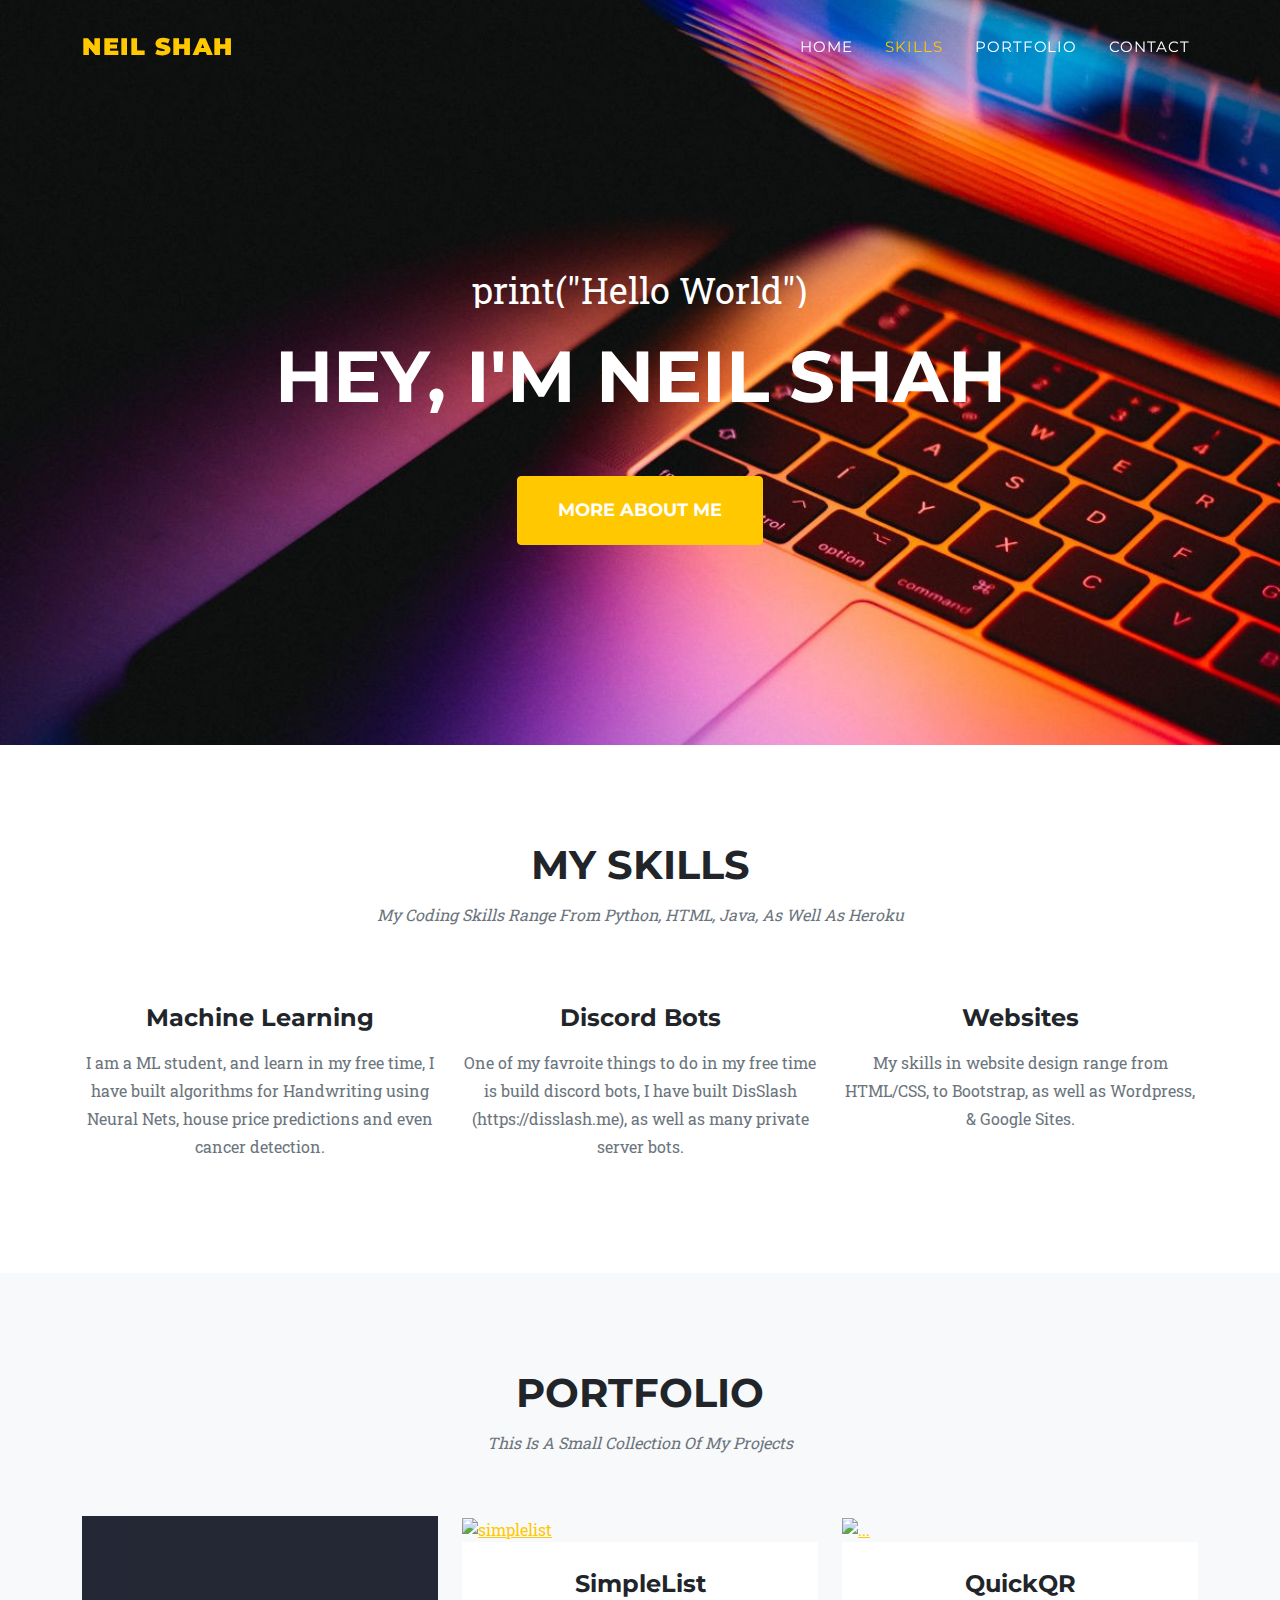
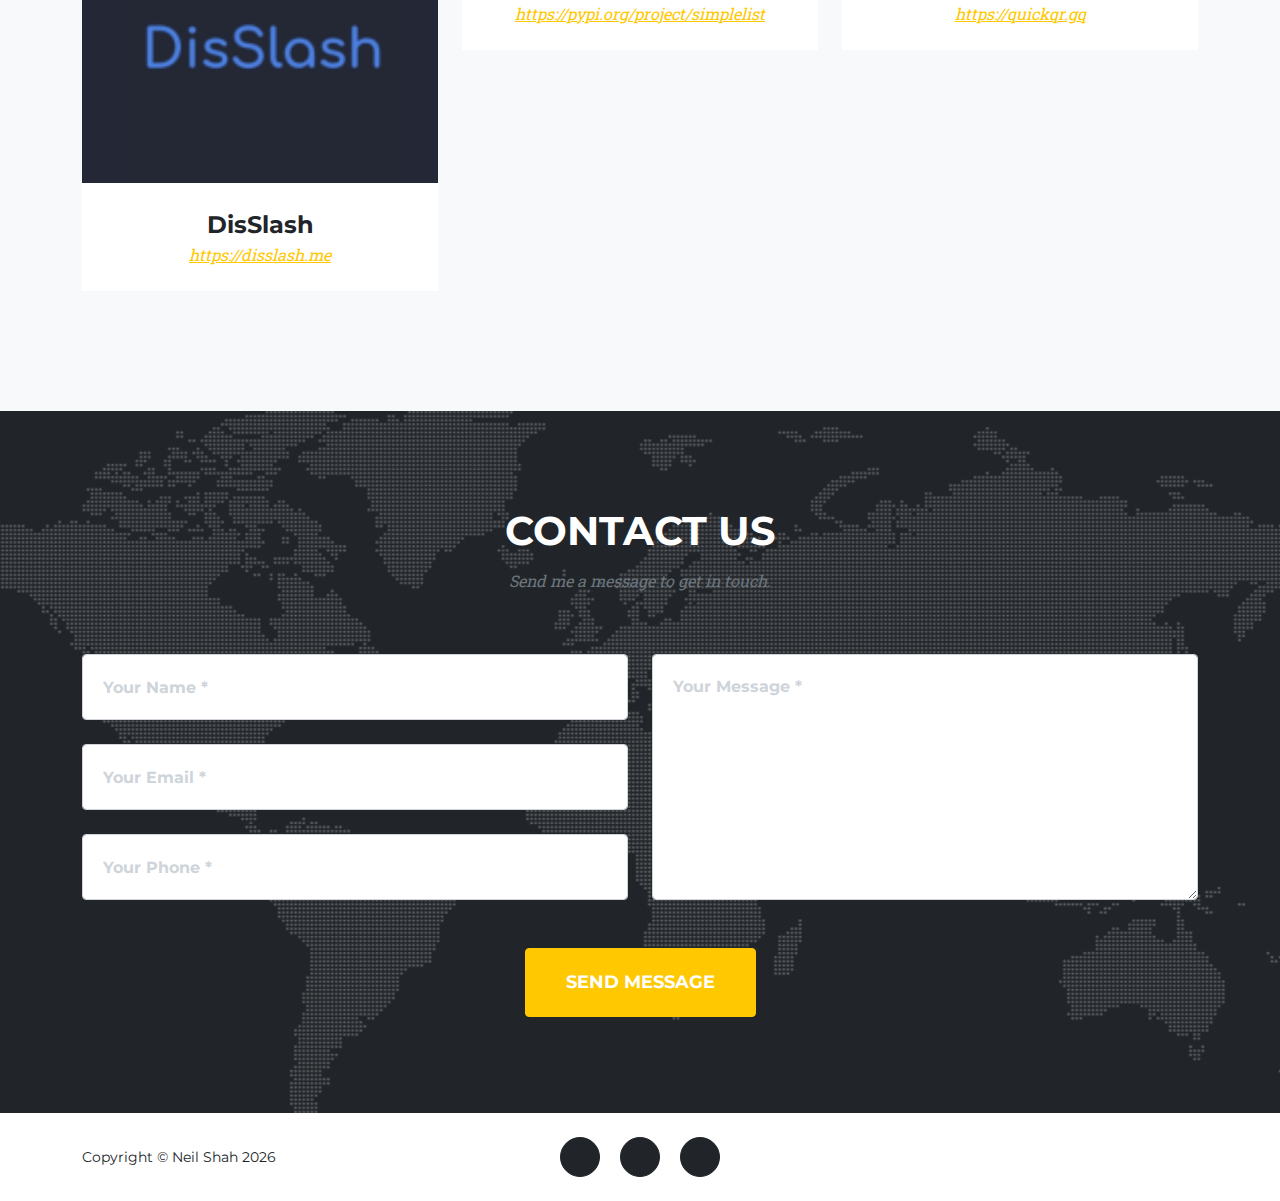
==== index.html @ 93b6a691 "Update index.html" ====
<!DOCTYPE html>
<html lang="en">
    <head>
        <meta charset="utf-8" />
        <meta name="viewport" content="width=device-width, initial-scale=1, shrink-to-fit=no" />
        <meta name="description" content="" />
        <meta name="author" content="" />
        <title>Neil Shah</title>
        <!-- Favicon-->
        <link rel="icon" type="image/x-icon" href="assets/favicon.ico" />
        <!-- Font Awesome icons (free version)-->
        <script src="https://use.fontawesome.com/releases/v5.15.3/js/all.js" crossorigin="anonymous"></script>
        <!-- Google fonts-->
        <link href="https://fonts.googleapis.com/css?family=Montserrat:400,700" rel="stylesheet" type="text/css" />
        <link href="https://fonts.googleapis.com/css?family=Roboto+Slab:400,100,300,700" rel="stylesheet" type="text/css" />
        <!-- Core theme CSS (includes Bootstrap)-->
        <link href="css/styles.css" rel="stylesheet" />
        <meta content="Neil Shah" property="og:title">
        <meta content="The Official Portfolio For Neil Shah" property="og:description">
        <meta content="https://neilshahdev.tk" property="og:url">
        <meta content="#000000" data-react-helmet="true" name="theme-color">
    </head>
    <body id="page-top">
        <!-- Navigation-->
        <nav class="navbar navbar-expand-lg navbar-dark fixed-top" id="mainNav">
            <div class="container">
                <a class="navbar-brand" href="#page-top"><strong>Neil Shah</strong></a>
                <button class="navbar-toggler" type="button" data-bs-toggle="collapse" data-bs-target="#navbarResponsive" aria-controls="navbarResponsive" aria-expanded="false" aria-label="Toggle navigation">
                    Menu
                    <i class="fas fa-bars ms-1"></i>
                </button>
                <div class="collapse navbar-collapse" id="navbarResponsive">
                    <ul class="navbar-nav text-uppercase ms-auto py-4 py-lg-0">
                        <li class="nav-item"><a class="nav-link" href="#">Home</a></li>
                        <li class="nav-item"><a class="nav-link" href="#skills">Skills</a></li>
                        <li class="nav-item"><a class="nav-link" href="#portfolio">Portfolio</a></li>
                        <li class="nav-item"><a class="nav-link" href="#contact">Contact</a></li>
                    </ul>
                </div>
            </div>
        </nav>
        <!-- Masthead-->
        <header class="masthead">
            <div class="container">
                <div class="masthead-subheading">print("Hello World")</div>
                <div class="masthead-heading text-uppercase">Hey, I'm Neil Shah</div>
                <a class="btn btn-primary btn-xl text-uppercase" href="#skills">More About Me</a>
            </div>
        </header>
        <!-- Services-->
        <section class="page-section" id="skills">
            <div class="container">
                <div class="text-center">
                    <h2 class="section-heading text-uppercase">My Skills</h2>
                    <h3 class="section-subheading text-muted">My Coding Skills Range From Python, HTML, Java, As Well As Heroku</h3>
                </div>
                <div class="row text-center">
                    <div class="col-md-4">
                        <span class="fa-stack fa-4x">
                            <i class="fas fa-circle fa-stack-2x text-primary"></i>
                            <i class="fas fa-robot fa-stack-1x fa-inverse"></i>
                        </span>
                        <h4 class="my-3">Machine Learning</h4>
                        <p class="text-muted">I am a ML student, and learn in my free time, I have built algorithms for Handwriting using Neural Nets, house price predictions and even cancer detection.</p>
                    </div>
                    <div class="col-md-4">
                        <span class="fa-stack fa-4x">
                            <i class="fas fa-circle fa-stack-2x text-primary"></i>
                            <i class="fab fa-discord fa-stack-1x fa-inverse"></i>
                        </span>
                        <h4 class="my-3">Discord Bots</h4>
                        <p class="text-muted">One of my favroite things to do in my free time is build discord bots, I have built DisSlash (https://disslash.me), as well as many private server bots.</p>
                    </div> <!--<i class="fab fa-discord"></i> -->
                    <div class="col-md-4">
                        <span class="fa-stack fa-4x">
                            <i class="fas fa-circle fa-stack-2x text-primary"></i>
                            <i class="fas fa-code fa-stack-1x fa-inverse"></i>
                        </span>
                        <h4 class="my-3">Websites</h4>
                        <p class="text-muted">My skills in website design range from HTML/CSS, to Bootstrap, as well as Wordpress, & Google Sites.</p>
                    </div>
                </div>
            </div>
        </section>
        <!-- Portfolio Grid-->
        <section class="page-section bg-light" id="portfolio">
            <div class="container">
                <div class="text-center">
                    <h2 class="section-heading text-uppercase">Portfolio</h2>
                    <h3 class="section-subheading text-muted">This Is A Small Collection Of My Projects</h3>
                </div>
                <div class="row">
                    <div class="col-lg-4 col-sm-6 mb-4">
                        <!-- Portfolio item 1-->
                        <div class="portfolio-item">
                            <a class="portfolio-link" data-bs-toggle="modal" href="#portfolioModal1">
                                <div class="portfolio-hover">
                                    <div class="portfolio-hover-content"><i class="fas fa-plus fa-3x"></i></div>
                                </div>
                                <img class="img-fluid" src="assets/img/portfolio/1.jpg" alt="..." />
                            </a>
                            <div class="portfolio-caption">
                                <div class="portfolio-caption-heading">DisSlash</div>
                                <div class="portfolio-caption-subheading text-muted"><a href="https://disslash.me">https://disslash.me</a></div>
                            </div>
                        </div>
                    </div>
                    <div class="col-lg-4 col-sm-6 mb-4">
                        <!-- Portfolio item 2-->
                        <div class="portfolio-item">
                            <a class="portfolio-link" data-bs-toggle="modal" href="#portfolioModal2">
                                <div class="portfolio-hover">
                                    <div class="portfolio-hover-content"><i class="fas fa-plus fa-3x"></i></div>
                                </div>
                                <img class="img-fluid" src="https://i.imgur.com/KavXkK0.png" alt="simplelist" />
                            </a>
                            <div class="portfolio-caption">
                                <div class="portfolio-caption-heading">SimpleList</div>
                                <div class="portfolio-caption-subheading text-muted"><a href="https://pypi.org/project/simplelist">https://pypi.org/project/simplelist</a></div>
                            </div>
                        </div>
                    </div>
                    <div class="col-lg-4 col-sm-6 mb-4">
                        <!-- Portfolio item 3-->
                        <div class="portfolio-item">
                            <a class="portfolio-link" data-bs-toggle="modal" href="#portfolioModal3">
                                <div class="portfolio-hover">
                                    <div class="portfolio-hover-content"><i class="fas fa-plus fa-3x"></i></div>
                                </div>
                                <img class="img-fluid" src="https://i.imgur.com/eJ6w81n.png" alt="..." />
                            </a>
                            <div class="portfolio-caption">
                                <div class="portfolio-caption-heading">QuickQR</div>
                                <div class="portfolio-caption-subheading text-muted"><a href="https://quickqr.gq">https://quickqr.gq</a></div>
                            </div>
                        </div>
                    </div>
                    <div class="col-lg-4 col-sm-6 mb-4 mb-lg-0">
                        <!-- Portfolio item 4
                        <div class="portfolio-item">
                            <a class="portfolio-link" data-bs-toggle="modal" href="#portfolioModal4">
                                <div class="portfolio-hover">
                                    <div class="portfolio-hover-content"><i class="fas fa-plus fa-3x"></i></div>
                                </div>
                                <img class="img-fluid" src="assets/img/portfolio/4.jpg" alt="..." />
                            </a>
                            <div class="portfolio-caption">
                                <div class="portfolio-caption-heading">Lines</div>
                                <div class="portfolio-caption-subheading text-muted">Branding</div>
                            </div>
                        </div>
                    </div>
                    <div class="col-lg-4 col-sm-6 mb-4 mb-sm-0">
                        <!-- Portfolio item 5
                        <div class="portfolio-item">
                            <a class="portfolio-link" data-bs-toggle="modal" href="#portfolioModal5">
                                <div class="portfolio-hover">
                                    <div class="portfolio-hover-content"><i class="fas fa-plus fa-3x"></i></div>
                                </div>
                                <img class="img-fluid" src="assets/img/portfolio/5.jpg" alt="..." />
                            </a>
                            <div class="portfolio-caption">
                                <div class="portfolio-caption-heading">Southwest</div>
                                <div class="portfolio-caption-subheading text-muted">Website Design</div>
                            </div>
                        </div>
                    </div>
                    <div class="col-lg-4 col-sm-6">
                        <!-- Portfolio item 6
                        <div class="portfolio-item">
                            <a class="portfolio-link" data-bs-toggle="modal" href="#portfolioModal6">
                                <div class="portfolio-hover">
                                    <div class="portfolio-hover-content"><i class="fas fa-plus fa-3x"></i></div>
                                </div>
                                <img class="img-fluid" src="assets/img/portfolio/6.jpg" alt="..." />
                            </a>
                            <div class="portfolio-caption">
                                <div class="portfolio-caption-heading">Window</div>
                                <div class="portfolio-caption-subheading text-muted">Photography</div>
                            </div>
                        </div>-->
                    </div>
                </div>
            </div>
        </section>
        <!-- Contact-->
        <section class="page-section" id="contact">
            <div class="container">
                <div class="text-center">
                    <h2 class="section-heading text-uppercase">Contact Us</h2>
                    <h3 class="section-subheading text-muted">Send me a message to get in touch.</h3>
                </div>
                <form id="contactForm" action="https://getform.io/f/bd788ff8-e220-4159-87c5-576c396a5912" method="POST" >
                    <div class="row align-items-stretch mb-5">
                        <div class="col-md-6">
                            <div class="form-group">
                                <input class="form-control" id="name" type="text" placeholder="Your Name *" required="required" name="name" />
                                <p class="help-block text-danger"></p>
                            </div>
                            <div class="form-group">
                                <input class="form-control" id="email" type="email" placeholder="Your Email *" required="required" name="email" />
                                <p class="help-block text-danger"></p>
                            </div>
                            <div class="form-group mb-md-0">
                                <input class="form-control" id="phone" type="tel" placeholder="Your Phone *" required="required" name="phone" />
                                <p class="help-block text-danger"></p>
                            </div>
                        </div>
                        <div class="col-md-6">
                            <div class="form-group form-group-textarea mb-md-0">
                                <textarea class="form-control" id="message" placeholder="Your Message *" required="required" name="body"></textarea>
                                <p class="help-block text-danger"></p>
                            </div>
                        </div>
                    </div>
                    <div class="text-center">
                        <div id="success"></div>
                        <button class="btn btn-primary btn-xl text-uppercase" id="sendMessageButton" type="submit">Send Message</button>
                    </div>
                </form>
            </div>
        </section>
        <!-- Footer-->
        <footer class="footer py-4">
            <div class="container">
                <div class="row align-items-center">
                    <div class="col-lg-4 text-lg-start">
                        Copyright &copy; Neil Shah
                        <!-- This script automatically adds the current year to your website footer-->
                        <!-- (credit: https://updateyourfooter.com/)-->
                        <script>
                            document.write(new Date().getFullYear());
                        </script>
                    </div>
                    <div class="col-lg-4 my-3 my-lg-0">
                        <a class="btn btn-dark btn-social mx-2" href="https://github.com/neilshah2026"><i class="fab fa-github"></i></a>
                        <a class="btn btn-dark btn-social mx-2" href="https://discord.com/users/710194014569234462"><i class="fab fa-discord"></i></a>
                        <a class="btn btn-dark btn-social mx-2" href="https://linkdin.com"><i class="fab fa-linkedin-in"></i></a>
                    </div>
                </div>
            </div>
        </footer>
        <!-- Portfolio Modals-->
        <!-- Portfolio item 1 modal popup-->
        <div class="portfolio-modal modal fade" id="portfolioModal1" tabindex="-1" role="dialog" aria-hidden="true">
            <div class="modal-dialog">
                <div class="modal-content">
                    <div class="close-modal" data-bs-dismiss="modal"><img src="assets/img/close-icon.svg" alt="Close modal" /></div>
                    <div class="container">
                        <div class="row justify-content-center">
                            <div class="col-lg-8">
                                <div class="modal-body">
                                    <!-- Project details-->
                                    <h2 class="text-uppercase">DisSlash Discord Bot</h2>
                                    <p class="item-intro text-muted">DisSlash is a next-gen Discord Bot that integrates slash commands with your server using Discord's Beta API.</p>
                                    <img class="img-fluid d-block mx-auto" src="assets/img/portfolio/1.jpg" alt="..." />
                                    <p>Built using Discord's Python wrapper, as well as the slash command wrapper, I have built a Discord Bot that intergrates slash commands in server.
                                    DisSlash has a MongoDB database, and hosted on Heroku, 24/7. Some of the commands include Notepad, Giveaway, QR Code, Moderation, as well as Game Stats.
                                    </p>
                                    <ul class="list-inline">
                                        <li>
                                            <strong>Client:</strong>
                                            Personal Project
                                        </li>
                                        <li>
                                            <strong>Category:</strong>
                                            Bots
                                        </li>
                                    </ul>
                                    <button class="btn btn-primary btn-xl text-uppercase" data-bs-dismiss="modal" type="button">
                                        <i class="fas fa-times me-1"></i>
                                        Close Project
                                    </button>
                                </div>
                            </div>
                        </div>
                    </div>
                </div>
            </div>
        </div>
        <!-- Portfolio item 2 modal popup-->
        <div class="portfolio-modal modal fade" id="portfolioModal2" tabindex="-1" role="dialog" aria-hidden="true">
            <div class="modal-dialog">
                <div class="modal-content">
                    <div class="close-modal" data-bs-dismiss="modal"><img src="assets/img/close-icon.svg" alt="Close modal" /></div>
                    <div class="container">
                        <div class="row justify-content-center">
                            <div class="col-lg-8">
                                <div class="modal-body">
                                    <!-- Project details-->
                                    <h2 class="text-uppercase">SimpleList</h2>
                                    <p class="item-intro text-muted">Python Package</p>
                                    <img class="img-fluid d-block mx-auto" src="assets/img/portfolio/2.jpg" alt="..." />
                                    <p>SimpleList is a Python Package that allows users to easily intergrate txt files into your python project.
                                    Along with that, it comes with 3 inbuilt lists with in inclue yes and no key words, as well as tickers.
                                    </p>
                                    <ul class="list-inline">
                                        <li>
                                            <strong>Client:</strong>
                                            Personal Project
                                        </li>
                                        <li>
                                            <strong>Category:</strong>
                                          Python Package
                                        </li>
                                    </ul>
                                    <button class="btn btn-primary btn-xl text-uppercase" data-bs-dismiss="modal" type="button">
                                        <i class="fas fa-times me-1"></i>
                                        Close Project
                                    </button>
                                </div>
                            </div>
                        </div>
                    </div>
                </div>
            </div>
        </div>
        <!-- Portfolio item 3 modal popup-->
        <div class="portfolio-modal modal fade" id="portfolioModal3" tabindex="-1" role="dialog" aria-hidden="true">
            <div class="modal-dialog">
                <div class="modal-content">
                    <div class="close-modal" data-bs-dismiss="modal"><img src="assets/img/close-icon.svg" alt="Close modal" /></div>
                    <div class="container">
                        <div class="row justify-content-center">
                            <div class="col-lg-8">
                                <div class="modal-body">
                                    <!-- Project details-->
                                    <h2 class="text-uppercase">QuickQR</h2>
                                    <p class="item-intro text-muted">Simple interactive website that looks great on both mobile and computer.</p>
                                    <img class="img-fluid d-block mx-auto" src="assets/img/portfolio/3.jpg" alt="..." />
                                    <p>QuickQR is a free website that allows anyone to easily generate QR Codes, as well as track Uses, Location & More. QuickQR is built on a Flask Framework and uses a MySQL DB.</p>
                                    <ul class="list-inline">
                                        <li>
                                            <strong>Client:</strong>
                                            QuickQR
                                        </li>
                                        <li>
                                            <strong>Category:</strong>
                                            Flask Website With Database & Email Integration
                                        </li>
                                    </ul>
                                    <button class="btn btn-primary btn-xl text-uppercase" data-bs-dismiss="modal" type="button">
                                        <i class="fas fa-times me-1"></i>
                                        Close Project
                                    </button>
                                </div>
                            </div>
                        </div>
                    </div>
                </div>
            </div>
        </div>
        <!-- Portfolio item 4 modal popup-->
        <div class="portfolio-modal modal fade" id="portfolioModal4" tabindex="-1" role="dialog" aria-hidden="true">
            <div class="modal-dialog">
                <div class="modal-content">
                    <div class="close-modal" data-bs-dismiss="modal"><img src="assets/img/close-icon.svg" alt="Close modal" /></div>
                    <div class="container">
                        <div class="row justify-content-center">
                            <div class="col-lg-8">
                                <div class="modal-body">
                                    <!-- Project details-->
                                    <h2 class="text-uppercase">Project Name</h2>
                                    <p class="item-intro text-muted">Lorem ipsum dolor sit amet consectetur.</p>
                                    <img class="img-fluid d-block mx-auto" src="assets/img/portfolio/4.jpg" alt="..." />
                                    <p>Use this area to describe your project. Lorem ipsum dolor sit amet, consectetur adipisicing elit. Est blanditiis dolorem culpa incidunt minus dignissimos deserunt repellat aperiam quasi sunt officia expedita beatae cupiditate, maiores repudiandae, nostrum, reiciendis facere nemo!</p>
                                    <ul class="list-inline">
                                        <li>
                                            <strong>Client:</strong>
                                            Lines
                                        </li>
                                        <li>
                                            <strong>Category:</strong>
                                            Branding
                                        </li>
                                    </ul>
                                    <button class="btn btn-primary btn-xl text-uppercase" data-bs-dismiss="modal" type="button">
                                        <i class="fas fa-times me-1"></i>
                                        Close Project
                                    </button>
                                </div>
                            </div>
                        </div>
                    </div>
                </div>
            </div>
        </div>
        <!-- Portfolio item 5 modal popup-->
        <div class="portfolio-modal modal fade" id="portfolioModal5" tabindex="-1" role="dialog" aria-hidden="true">
            <div class="modal-dialog">
                <div class="modal-content">
                    <div class="close-modal" data-bs-dismiss="modal"><img src="assets/img/close-icon.svg" alt="Close modal" /></div>
                    <div class="container">
                        <div class="row justify-content-center">
                            <div class="col-lg-8">
                                <div class="modal-body">
                                    <!-- Project details-->
                                    <h2 class="text-uppercase">Project Name</h2>
                                    <p class="item-intro text-muted">Lorem ipsum dolor sit amet consectetur.</p>
                                    <img class="img-fluid d-block mx-auto" src="assets/img/portfolio/5.jpg" alt="..." />
                                    <p>Use this area to describe your project. Lorem ipsum dolor sit amet, consectetur adipisicing elit. Est blanditiis dolorem culpa incidunt minus dignissimos deserunt repellat aperiam quasi sunt officia expedita beatae cupiditate, maiores repudiandae, nostrum, reiciendis facere nemo!</p>
                                    <ul class="list-inline">
                                        <li>
                                            <strong>Client:</strong>
                                            Southwest
                                        </li>
                                        <li>
                                            <strong>Category:</strong>
                                            Website Design
                                        </li>
                                    </ul>
                                    <button class="btn btn-primary btn-xl text-uppercase" data-bs-dismiss="modal" type="button">
                                        <i class="fas fa-times me-1"></i>
                                        Close Project
                                    </button>
                                </div>
                            </div>
                        </div>
                    </div>
                </div>
            </div>
        </div>
        <!-- Portfolio item 6 modal popup-->
        <div class="portfolio-modal modal fade" id="portfolioModal6" tabindex="-1" role="dialog" aria-hidden="true">
            <div class="modal-dialog">
                <div class="modal-content">
                    <div class="close-modal" data-bs-dismiss="modal"><img src="assets/img/close-icon.svg" alt="Close modal" /></div>
                    <div class="container">
                        <div class="row justify-content-center">
                            <div class="col-lg-8">
                                <div class="modal-body">
                                    <!-- Project details-->
                                    <h2 class="text-uppercase">Project Name</h2>
                                    <p class="item-intro text-muted">Lorem ipsum dolor sit amet consectetur.</p>
                                    <img class="img-fluid d-block mx-auto" src="assets/img/portfolio/6.jpg" alt="..." />
                                    <p>Use this area to describe your project. Lorem ipsum dolor sit amet, consectetur adipisicing elit. Est blanditiis dolorem culpa incidunt minus dignissimos deserunt repellat aperiam quasi sunt officia expedita beatae cupiditate, maiores repudiandae, nostrum, reiciendis facere nemo!</p>
                                    <ul class="list-inline">
                                        <li>
                                            <strong>Client:</strong>
                                            Window
                                        </li>
                                        <li>
                                            <strong>Category:</strong>
                                            Photography
                                        </li>
                                    </ul>
                                    <button class="btn btn-primary btn-xl text-uppercase" data-bs-dismiss="modal" type="button">
                                        <i class="fas fa-times me-1"></i>
                                        Close Project
                                    </button>
                                </div>
                            </div>
                        </div>
                    </div>
                </div>
            </div>
        </div>
        <!-- Bootstrap core JS-->
        <script src="https://cdn.jsdelivr.net/npm/bootstrap@5.0.1/dist/js/bootstrap.bundle.min.js"></script>
        <!-- Core theme JS-->
        <script src="js/scripts.js"></script>
    </body>
</html>
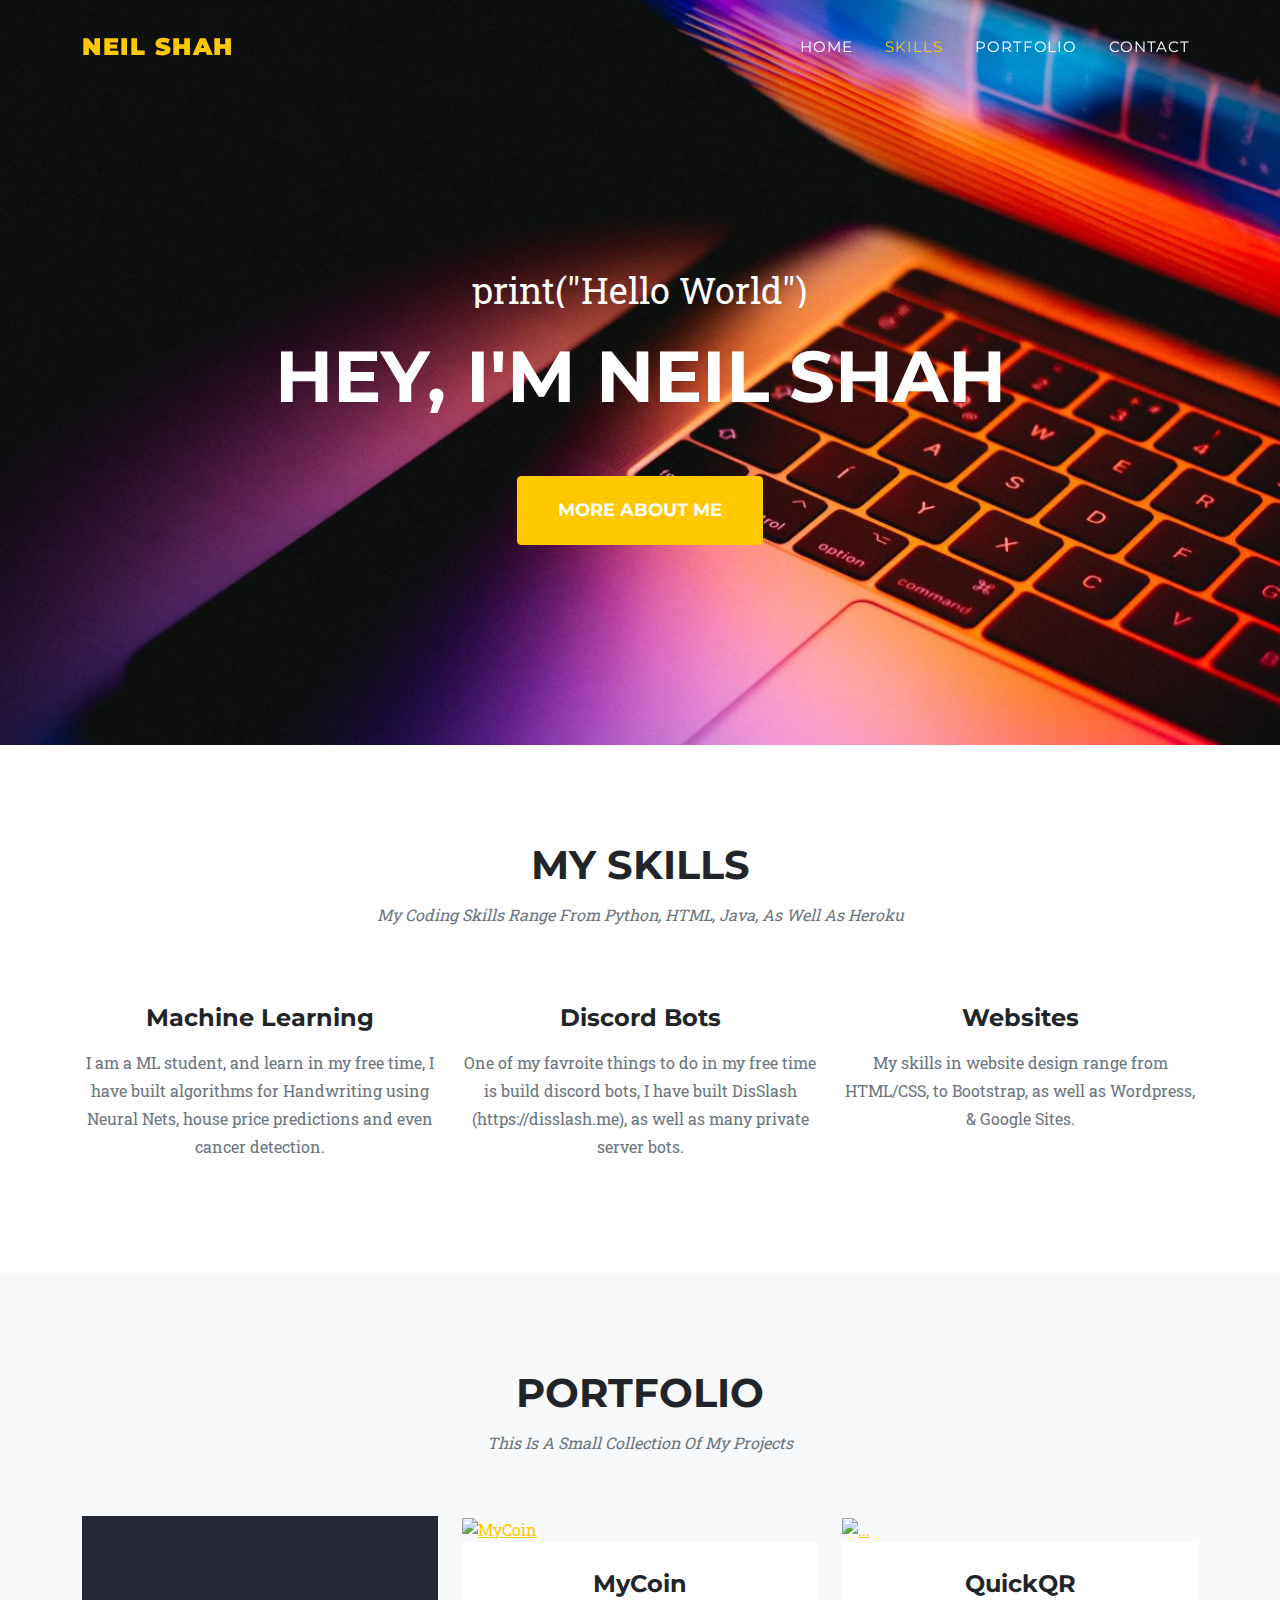
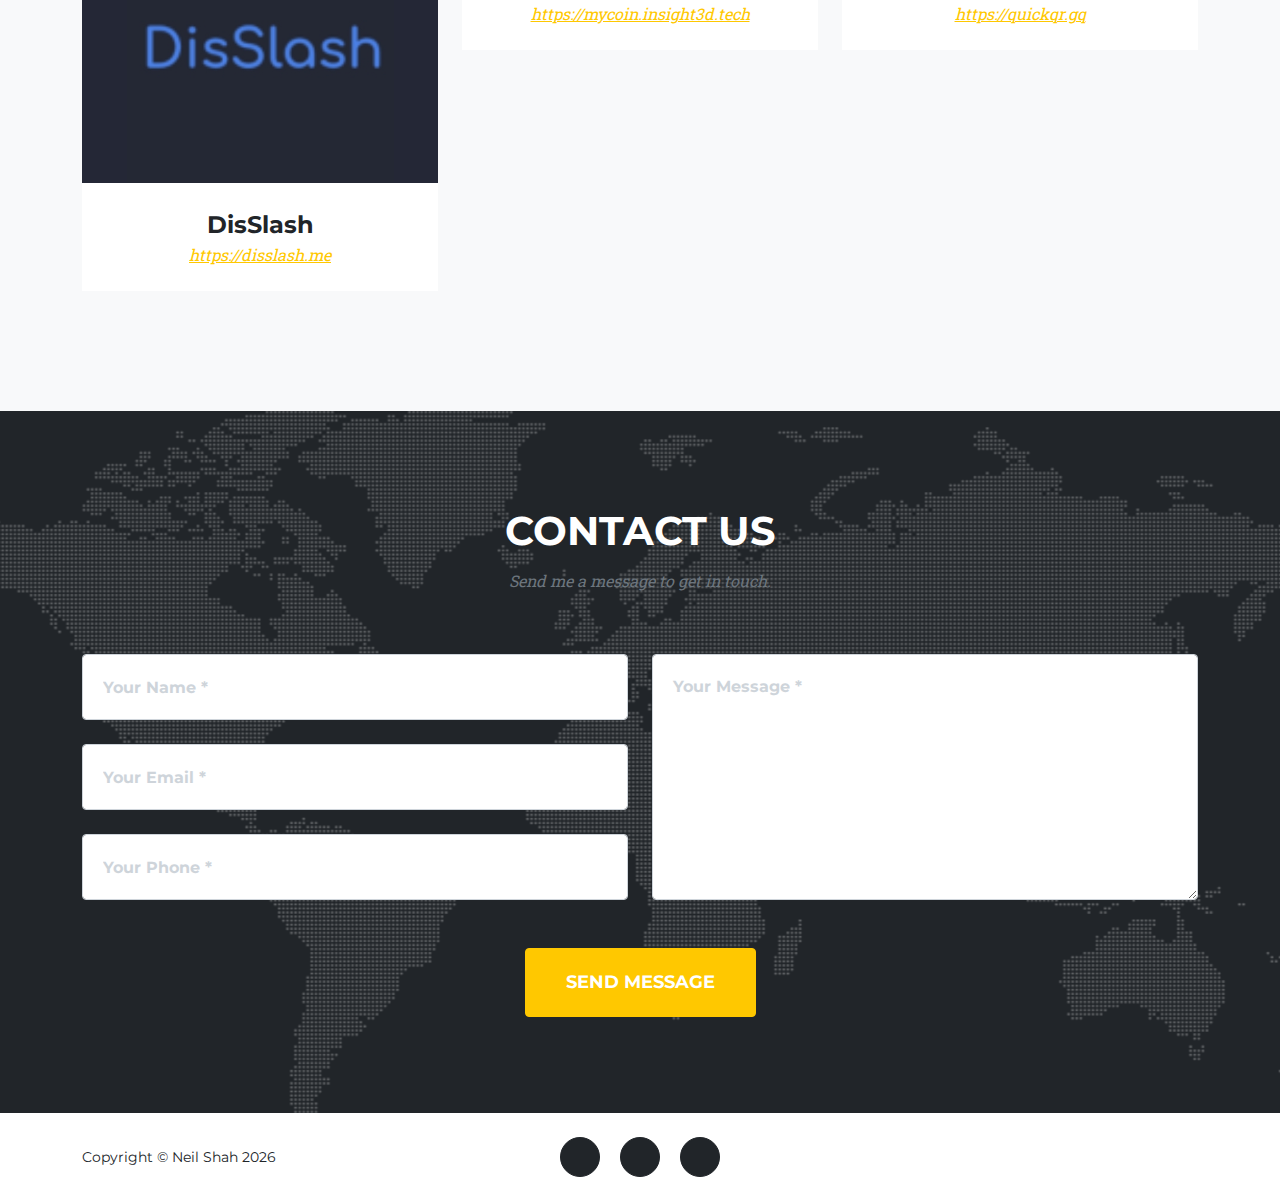
==== commit 7cab1f1f: "Update index.html" ====
--- a/index.html
+++ b/index.html
@@ -112,11 +112,11 @@
                                 <div class="portfolio-hover">
                                     <div class="portfolio-hover-content"><i class="fas fa-plus fa-3x"></i></div>
                                 </div>
-                                <img class="img-fluid" src="https://i.imgur.com/KavXkK0.png" alt="simplelist" />
-                            </a>
-                            <div class="portfolio-caption">
-                                <div class="portfolio-caption-heading">SimpleList</div>
-                                <div class="portfolio-caption-subheading text-muted"><a href="https://pypi.org/project/simplelist">https://pypi.org/project/simplelist</a></div>
+                                <img class="img-fluid" src="https://i.imgur.com/xfr1mpv.png" alt="MyCoin" />
+                            </a>
+                            <div class="portfolio-caption">
+                                <div class="portfolio-caption-heading">MyCoin</div>
+                                <div class="portfolio-caption-subheading text-muted"><a href="https://mycoin.insight3d.tech">https://mycoin.insight3d.tech</a></div>
                             </div>
                         </div>
                     </div>
@@ -235,7 +235,7 @@
                     <div class="col-lg-4 my-3 my-lg-0">
                         <a class="btn btn-dark btn-social mx-2" href="https://github.com/neilshah2026"><i class="fab fa-github"></i></a>
                         <a class="btn btn-dark btn-social mx-2" href="https://discord.com/users/710194014569234462"><i class="fab fa-discord"></i></a>
-                        <a class="btn btn-dark btn-social mx-2" href="https://linkdin.com"><i class="fab fa-linkedin-in"></i></a>
+                        <a class="btn btn-dark btn-social mx-2" href="https://www.linkedin.com/in/neildhruvshah"><i class="fab fa-linkedin-in"></i></a>
                     </div>
                 </div>
             </div>
@@ -288,20 +288,20 @@
                             <div class="col-lg-8">
                                 <div class="modal-body">
                                     <!-- Project details-->
-                                    <h2 class="text-uppercase">SimpleList</h2>
-                                    <p class="item-intro text-muted">Python Package</p>
-                                    <img class="img-fluid d-block mx-auto" src="assets/img/portfolio/2.jpg" alt="..." />
-                                    <p>SimpleList is a Python Package that allows users to easily intergrate txt files into your python project.
-                                    Along with that, it comes with 3 inbuilt lists with in inclue yes and no key words, as well as tickers.
+                                    <h2 class="text-uppercase">MyCoin</h2>
+                                    <p class="item-intro text-muted">An InSight3D Company</p>
+                                    <img class="img-fluid d-block mx-auto" src="https://i.imgur.com/xfr1mpv.png" alt="..." />
+                                    <p>InSight3D MyCoin is a free mock crypto exhange that grants users $10,000 to buy & sell 100+ coins at live market price.
+                                        The coins as well as money will have no real value, as it is a mock exchange. (Project not up yet).
                                     </p>
                                     <ul class="list-inline">
                                         <li>
                                             <strong>Client:</strong>
-                                            Personal Project
-                                        </li>
-                                        <li>
-                                            <strong>Category:</strong>
-                                          Python Package
+                                            InSight3D
+                                        </li>
+                                        <li>
+                                            <strong>Category:</strong>
+                                          An InSight3D Company
                                         </li>
                                     </ul>
                                     <button class="btn btn-primary btn-xl text-uppercase" data-bs-dismiss="modal" type="button">
@@ -327,7 +327,7 @@
                                     <!-- Project details-->
                                     <h2 class="text-uppercase">QuickQR</h2>
                                     <p class="item-intro text-muted">Simple interactive website that looks great on both mobile and computer.</p>
-                                    <img class="img-fluid d-block mx-auto" src="assets/img/portfolio/3.jpg" alt="..." />
+                                    <img class="img-fluid d-block mx-auto" src="assets/img/portfolio/3.png" alt="..." />
                                     <p>QuickQR is a free website that allows anyone to easily generate QR Codes, as well as track Uses, Location & More. QuickQR is built on a Flask Framework and uses a MySQL DB.</p>
                                     <ul class="list-inline">
                                         <li>
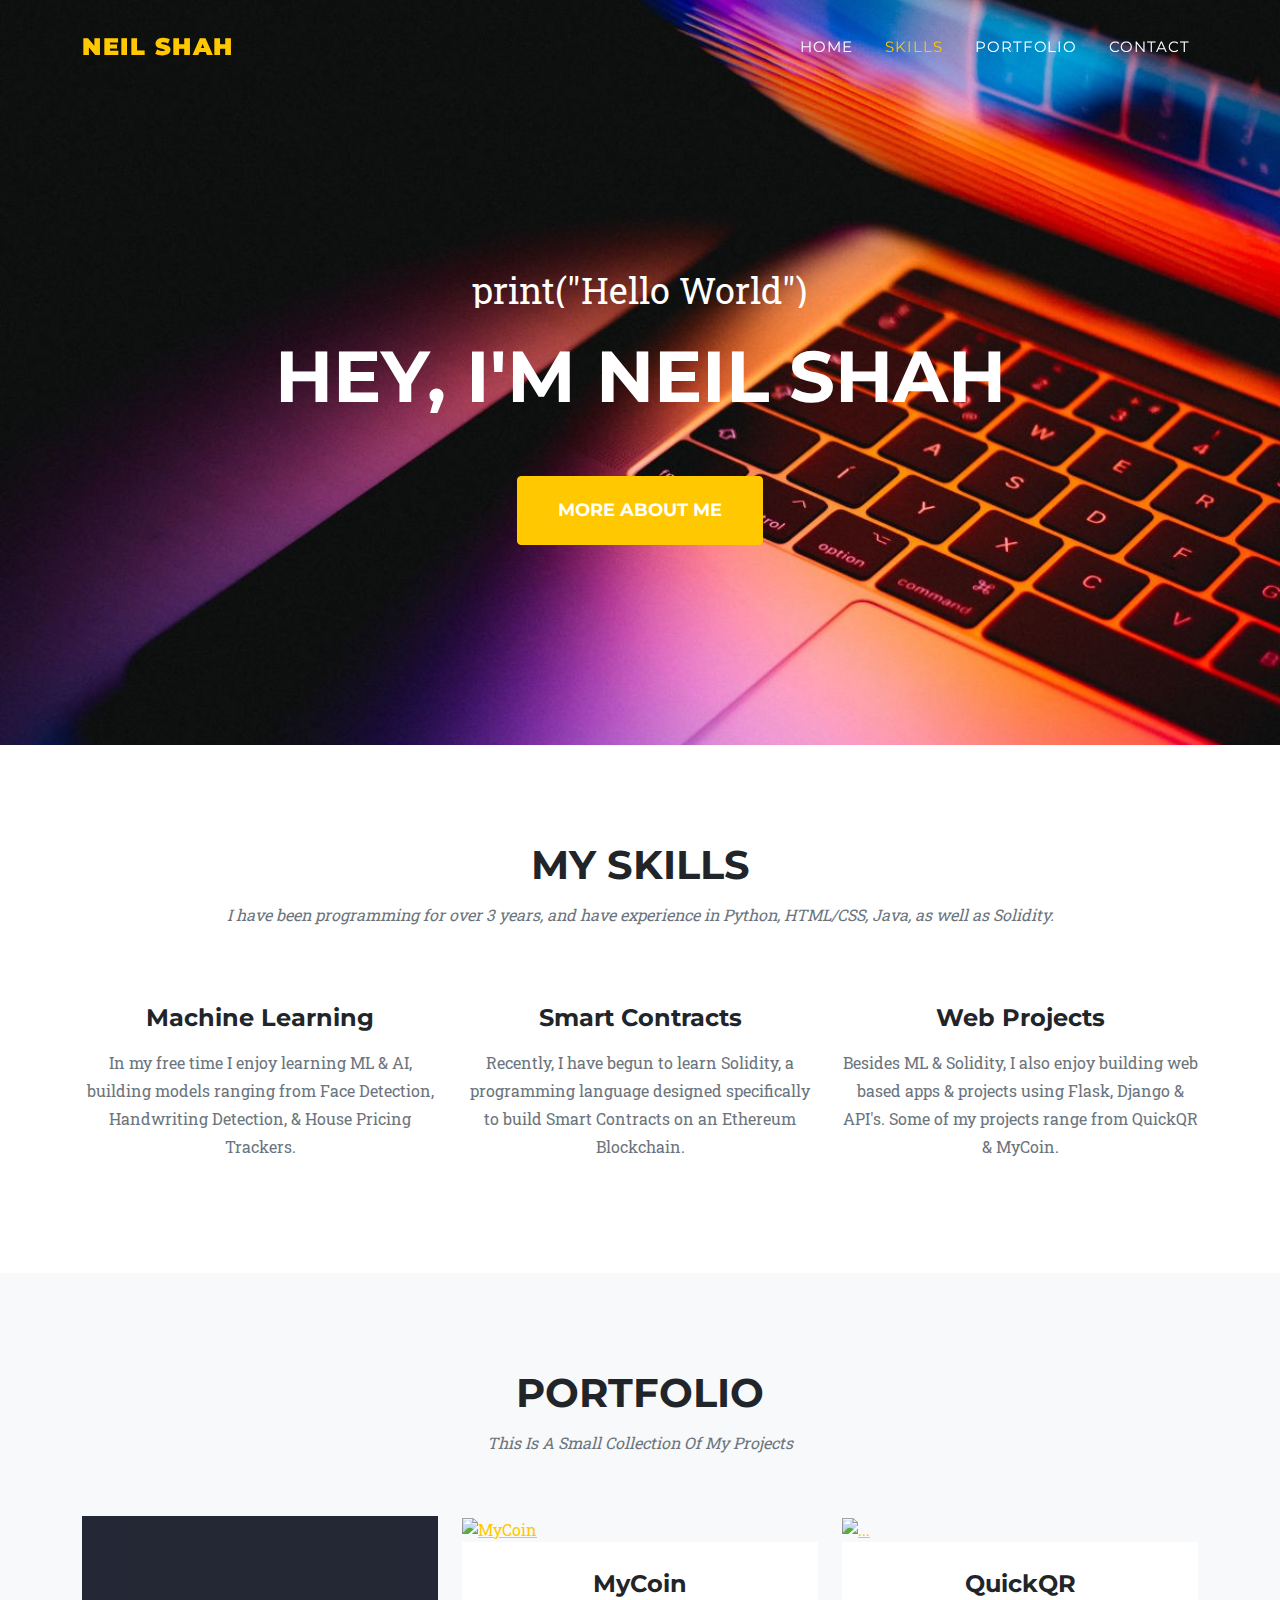
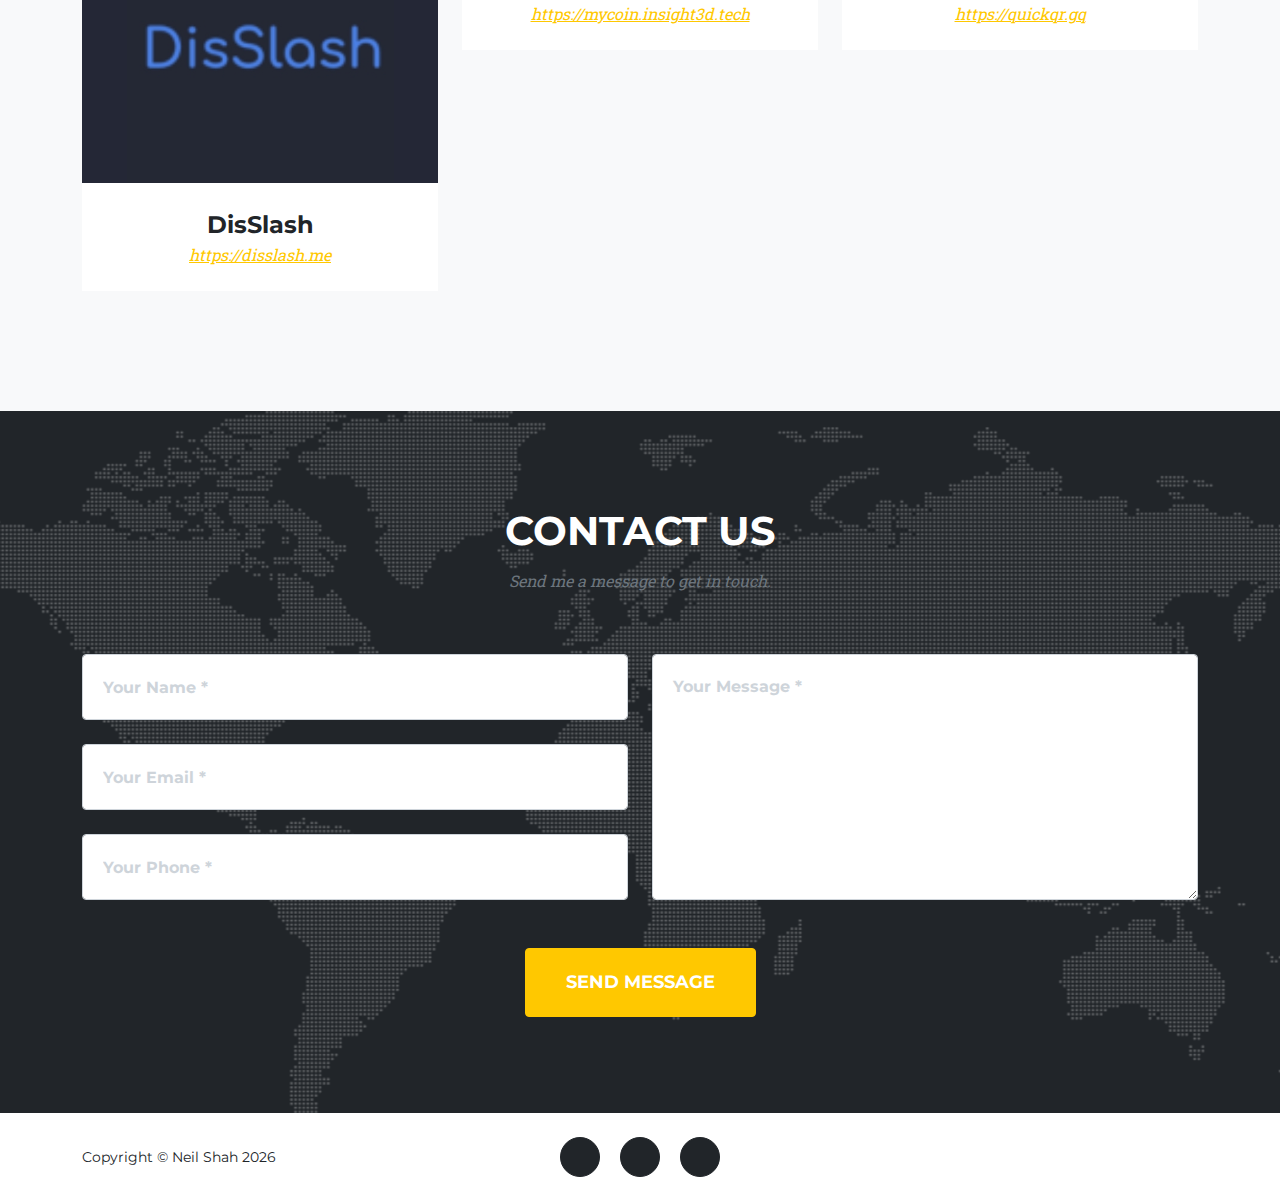
==== commit 977141cf: "project updates" ====
--- a/index.html
+++ b/index.html
@@ -52,7 +52,7 @@
             <div class="container">
                 <div class="text-center">
                     <h2 class="section-heading text-uppercase">My Skills</h2>
-                    <h3 class="section-subheading text-muted">My Coding Skills Range From Python, HTML, Java, As Well As Heroku</h3>
+                    <h3 class="section-subheading text-muted">I have been programming for over 3 years, and have experience in Python, HTML/CSS, Java, as well as Solidity.</h3>
                 </div>
                 <div class="row text-center">
                     <div class="col-md-4">
@@ -61,23 +61,23 @@
                             <i class="fas fa-robot fa-stack-1x fa-inverse"></i>
                         </span>
                         <h4 class="my-3">Machine Learning</h4>
-                        <p class="text-muted">I am a ML student, and learn in my free time, I have built algorithms for Handwriting using Neural Nets, house price predictions and even cancer detection.</p>
+                        <p class="text-muted">In my free time I enjoy learning ML & AI, building models ranging from Face Detection, Handwriting Detection, & House Pricing Trackers.</p>
                     </div>
                     <div class="col-md-4">
                         <span class="fa-stack fa-4x">
                             <i class="fas fa-circle fa-stack-2x text-primary"></i>
-                            <i class="fab fa-discord fa-stack-1x fa-inverse"></i>
+                            <i class="fab fa-btc fa-stack-1x fa-inverse"></i>
                         </span>
-                        <h4 class="my-3">Discord Bots</h4>
-                        <p class="text-muted">One of my favroite things to do in my free time is build discord bots, I have built DisSlash (https://disslash.me), as well as many private server bots.</p>
+                        <h4 class="my-3">Smart Contracts</h4>
+                        <p class="text-muted">Recently, I have begun to learn Solidity, a programming language designed specifically to build Smart Contracts on an Ethereum Blockchain.</p>
                     </div> <!--<i class="fab fa-discord"></i> -->
                     <div class="col-md-4">
                         <span class="fa-stack fa-4x">
                             <i class="fas fa-circle fa-stack-2x text-primary"></i>
                             <i class="fas fa-code fa-stack-1x fa-inverse"></i>
                         </span>
-                        <h4 class="my-3">Websites</h4>
-                        <p class="text-muted">My skills in website design range from HTML/CSS, to Bootstrap, as well as Wordpress, & Google Sites.</p>
+                        <h4 class="my-3">Web Projects</h4>
+                        <p class="text-muted">Besides ML & Solidity, I also enjoy building web based apps & projects using Flask, Django & API's. Some of my projects range from QuickQR & MyCoin.</p>
                     </div>
                 </div>
             </div>
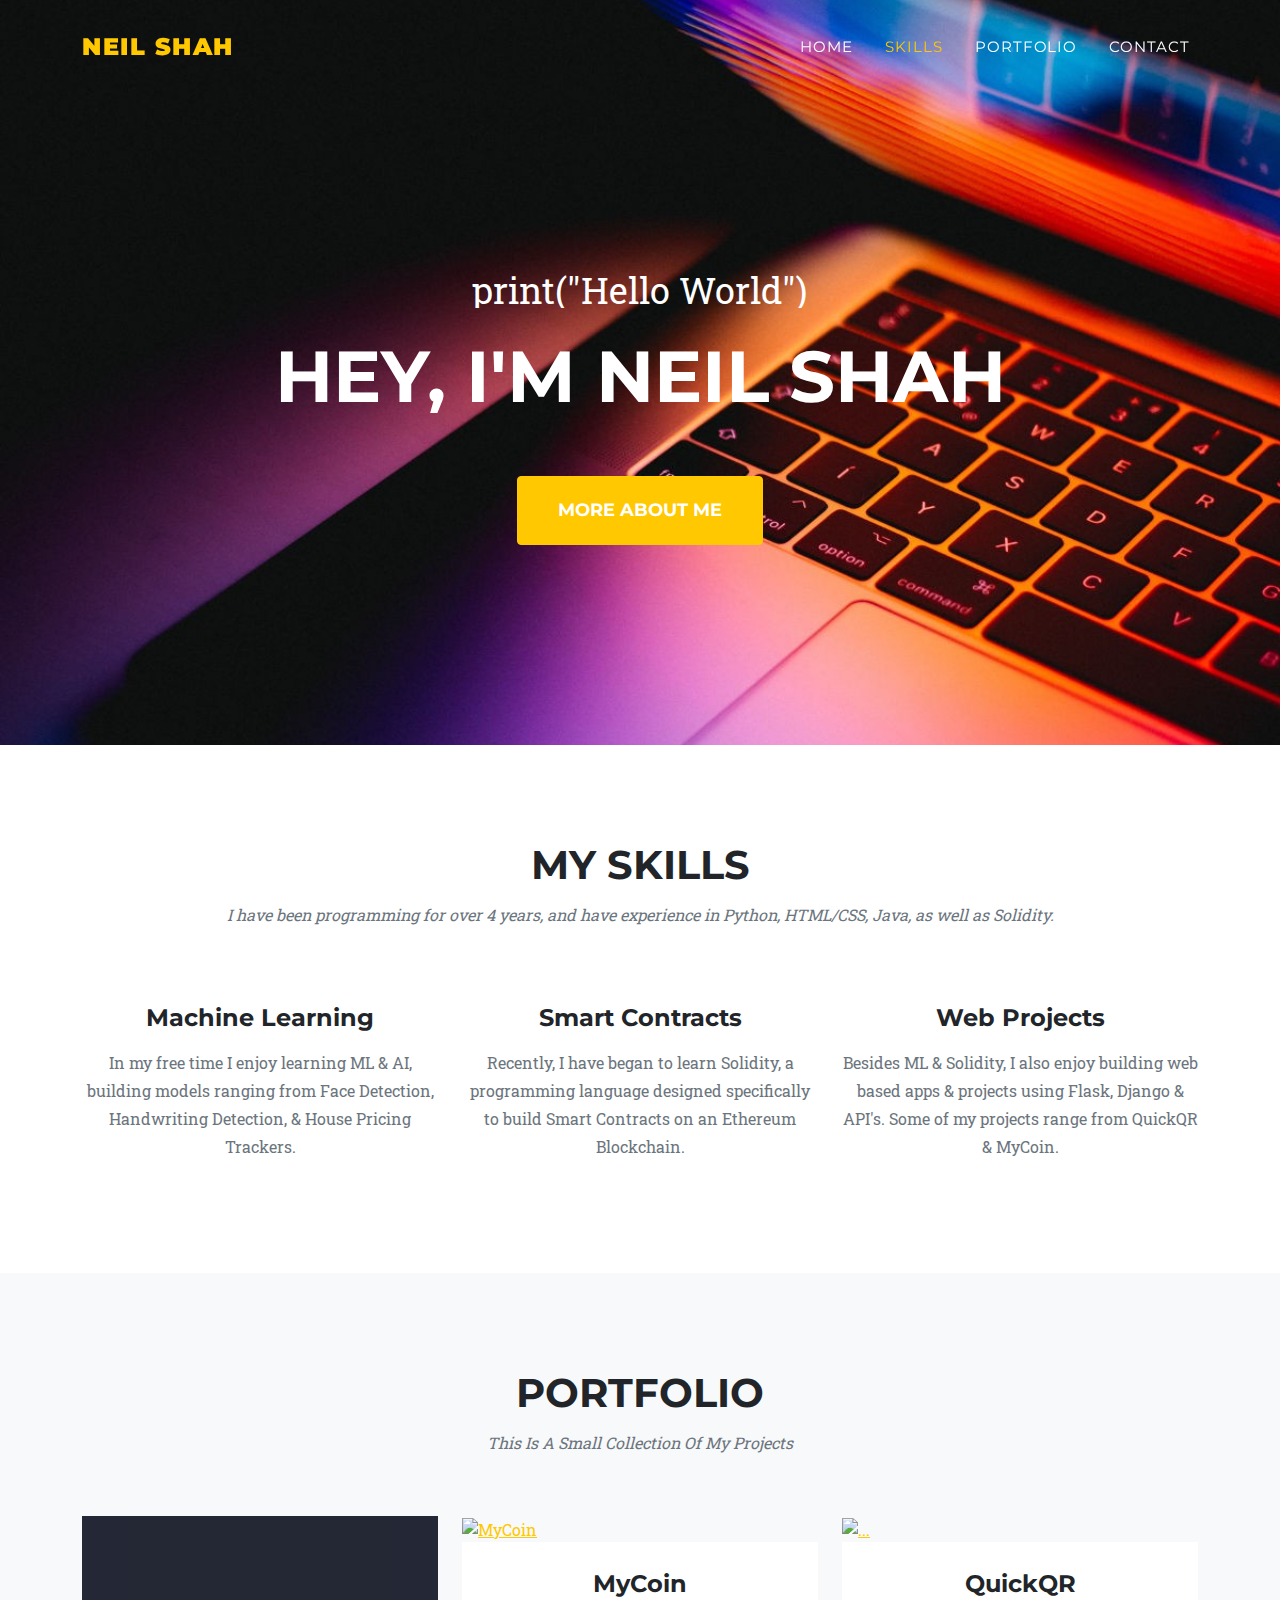
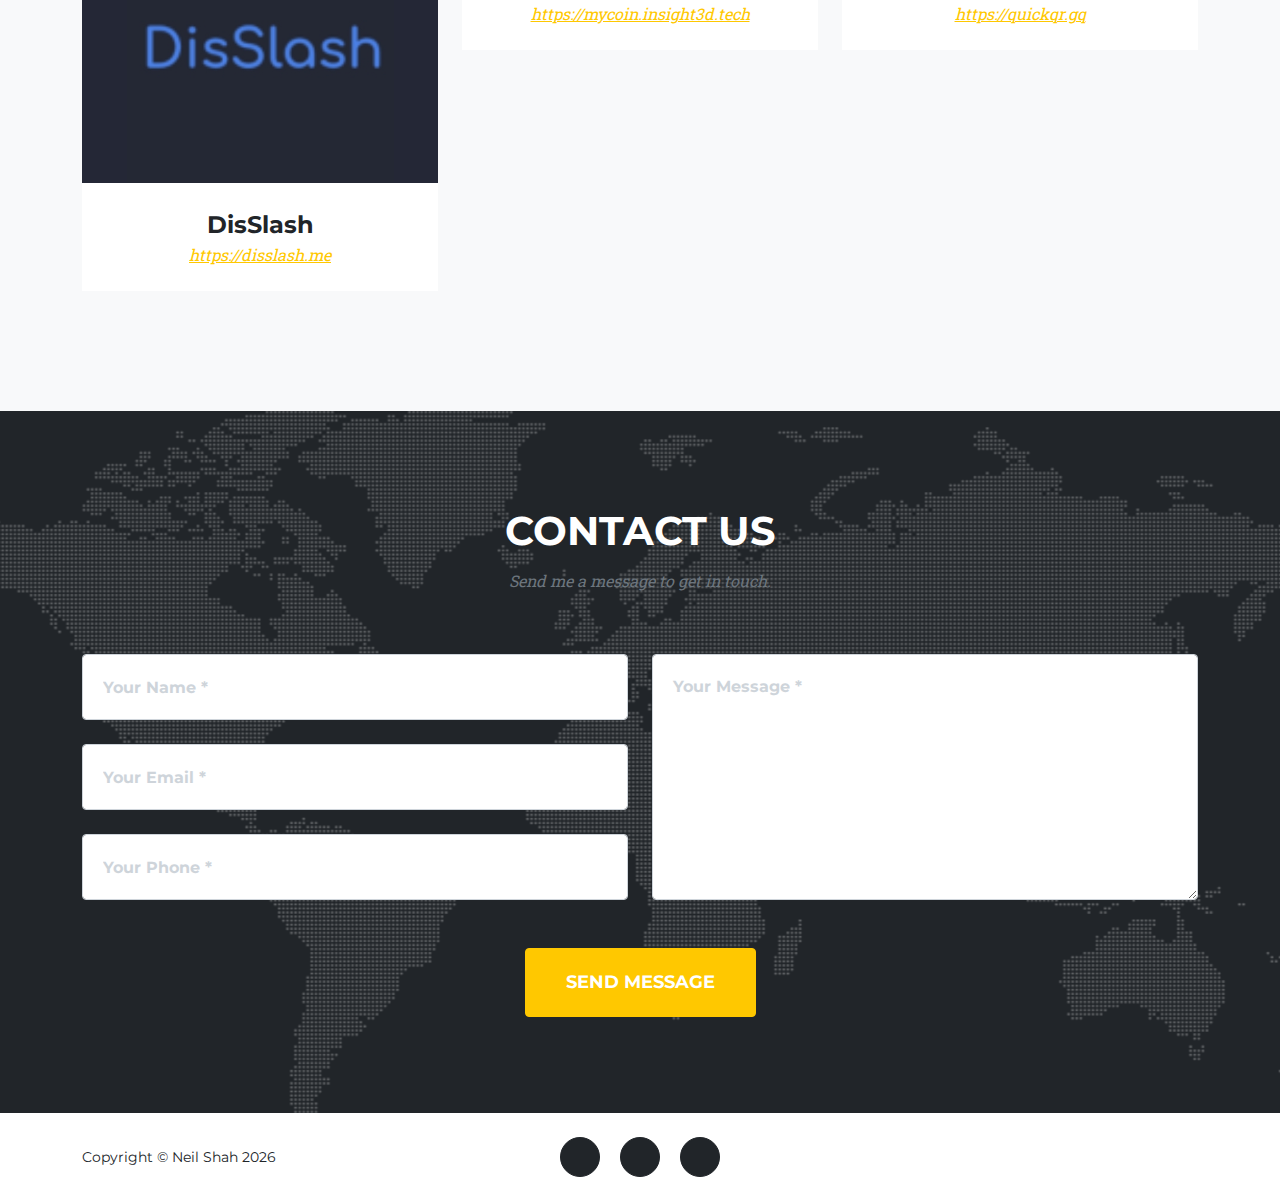
==== commit 6a2e303f: "Update index.html" ====
--- a/index.html
+++ b/index.html
@@ -52,7 +52,7 @@
             <div class="container">
                 <div class="text-center">
                     <h2 class="section-heading text-uppercase">My Skills</h2>
-                    <h3 class="section-subheading text-muted">I have been programming for over 3 years, and have experience in Python, HTML/CSS, Java, as well as Solidity.</h3>
+                    <h3 class="section-subheading text-muted">I have been programming for over 4 years, and have experience in Python, HTML/CSS, Java, as well as Solidity.</h3>
                 </div>
                 <div class="row text-center">
                     <div class="col-md-4">
@@ -69,7 +69,7 @@
                             <i class="fab fa-btc fa-stack-1x fa-inverse"></i>
                         </span>
                         <h4 class="my-3">Smart Contracts</h4>
-                        <p class="text-muted">Recently, I have begun to learn Solidity, a programming language designed specifically to build Smart Contracts on an Ethereum Blockchain.</p>
+                        <p class="text-muted">Recently, I have began to learn Solidity, a programming language designed specifically to build Smart Contracts on an Ethereum Blockchain.</p>
                     </div> <!--<i class="fab fa-discord"></i> -->
                     <div class="col-md-4">
                         <span class="fa-stack fa-4x">
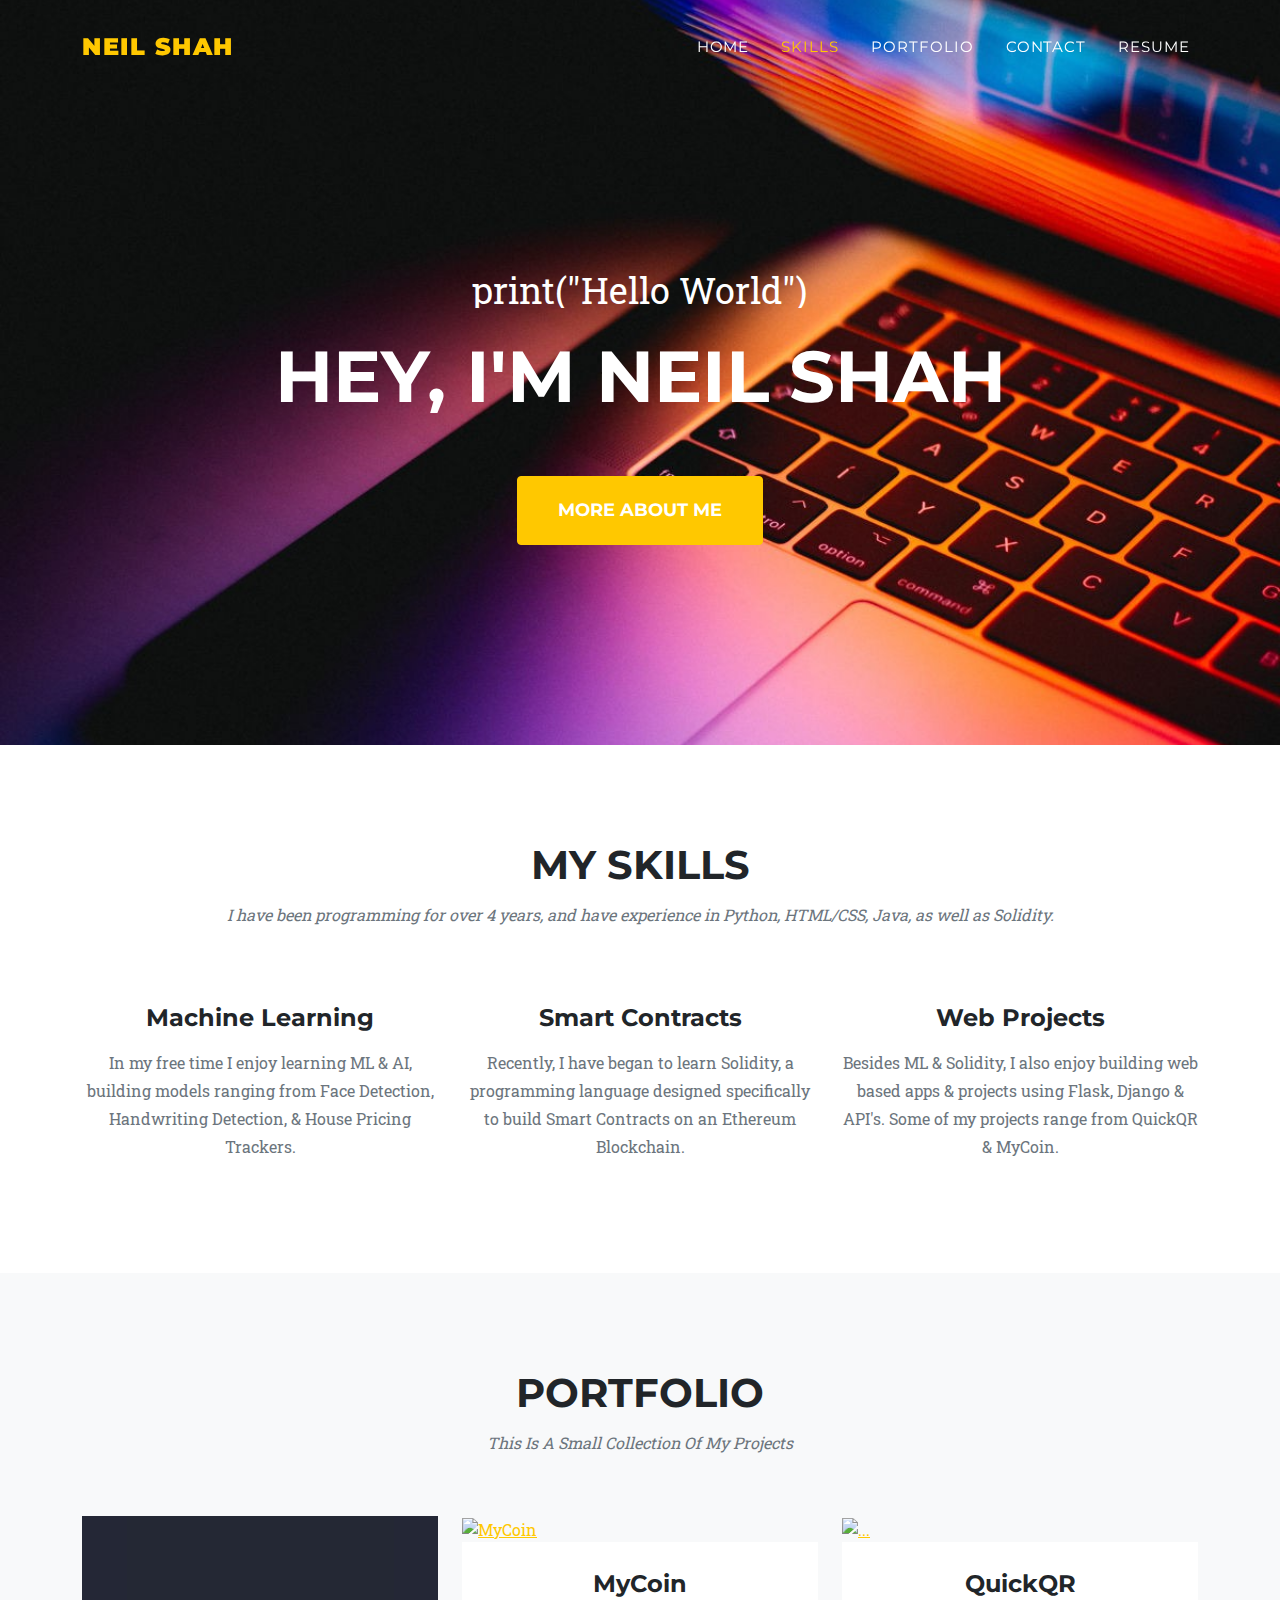
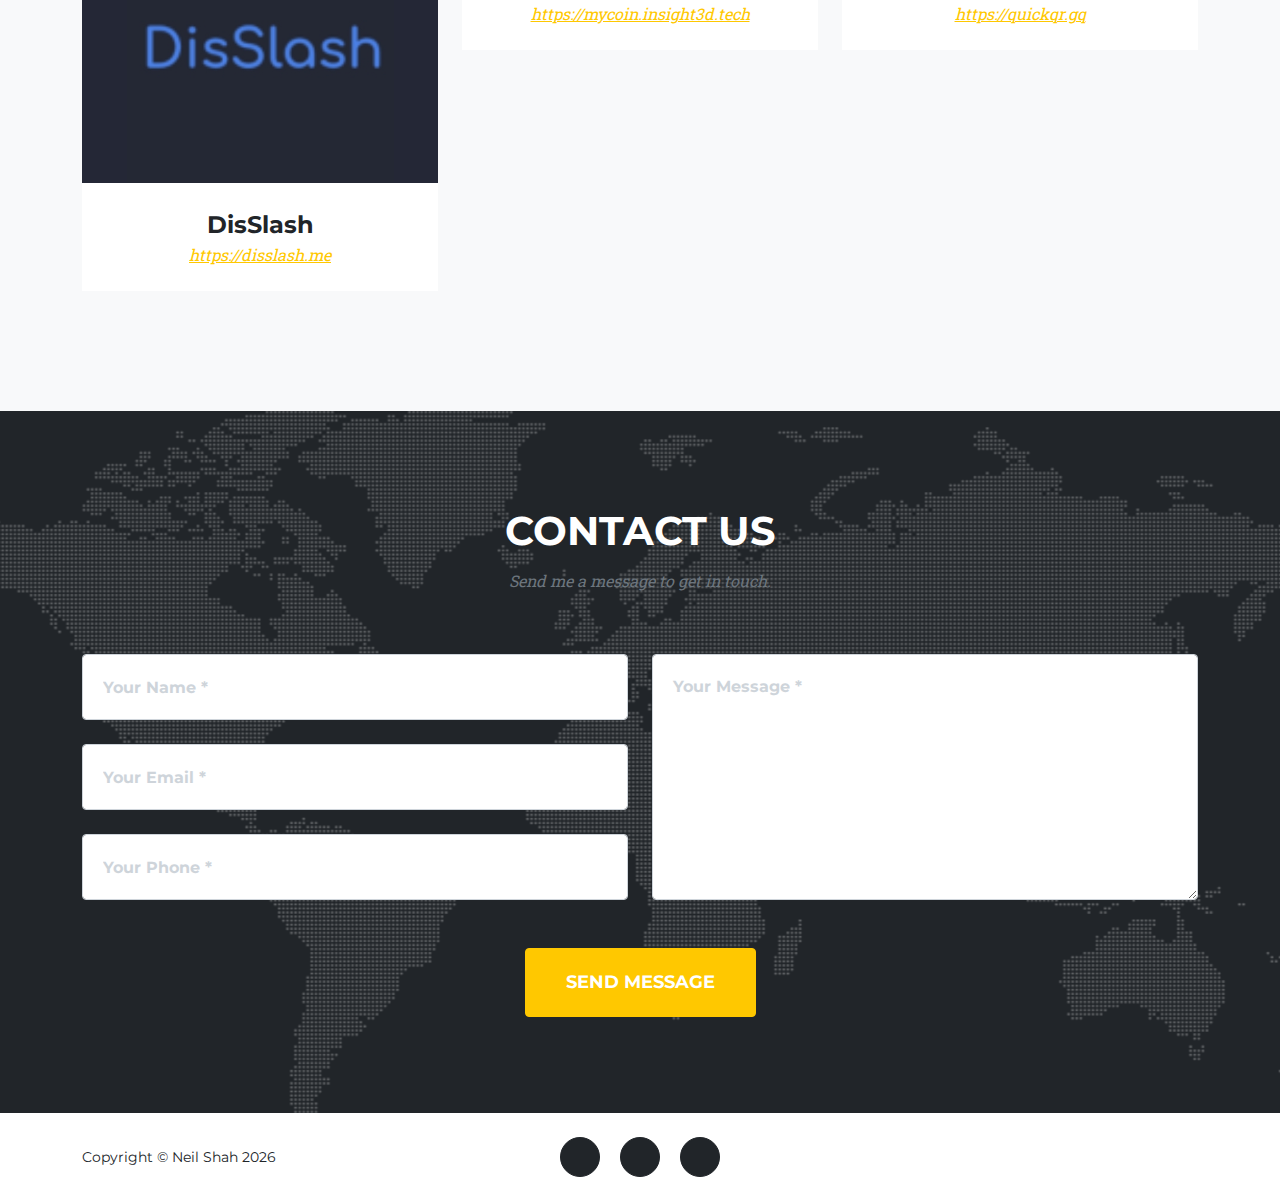
==== commit 66eba3ba: "Added Resume Link" ====
--- a/index.html
+++ b/index.html
@@ -35,6 +35,7 @@
                         <li class="nav-item"><a class="nav-link" href="#skills">Skills</a></li>
                         <li class="nav-item"><a class="nav-link" href="#portfolio">Portfolio</a></li>
                         <li class="nav-item"><a class="nav-link" href="#contact">Contact</a></li>
+                        <li class="nav-item"><a class="nav-link" href="/resume.pdf">Resume</a></li>
                     </ul>
                 </div>
             </div>
